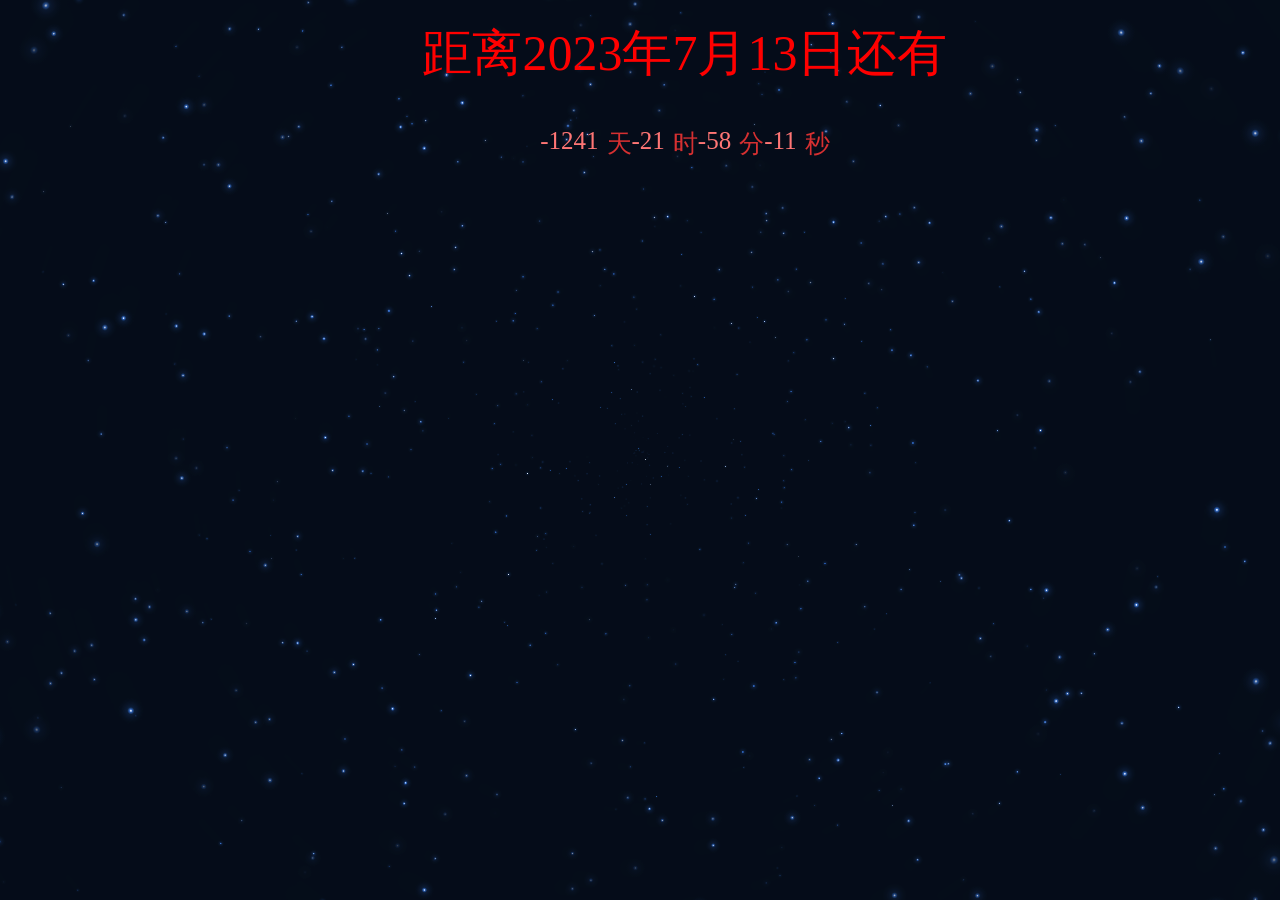
==== index.html @ 4728bfaa "feat: 初始化项目" ====
<!DOCTYPE html>
<html lang="en">
<head>
  <meta charset="UTF-8">
  <meta http-equiv="X-UA-Compatible" content="IE=edge">
  <meta name="viewport" content="width=device-width, initial-scale=1.0">
  <title>星空背景</title>
  <style>

  </style>
  <link rel="stylesheet" href="static/style.css">
</head>
<body>
  <div>
    <div class="fa">
      <span class="fir">距离2023年7月13日还有</span>
      <div class="sj">
        <div><span></span><span class="zi">天</span>
          <span></span><span class="zi">时</span>
          <span></span><span class="zi">分</span>
          <span></span><span class="zi">秒</span></div>
      </div>
    </div>
    <canvas id="starBg"></canvas>
  </div>
  <script src="static/time.js"></script>
  <script src="static/Star.js"></script>

  <script type="text/javascript">
    let stars = [];
    const maxStars = 1100; // 星星数量

    function initCanvas() {
      const canvas = document.getElementById("starBg");
      const ctx = canvas.getContext("2d");
      const w = (canvas.width = window.innerWidth);
      const h = (canvas.height = window.innerHeight);

      const canvas2 = document.createElement("canvas");
      const ctx2 = canvas2.getContext("2d");
      canvas2.width = 100;
      canvas2.height = 100;
      const half = canvas2.width / 2;
      const gradient2 = ctx2.createRadialGradient(half, half, 0, half, half, half);
      gradient2.addColorStop(0.025, "#CCC");
      gradient2.addColorStop(0.1, "hsl(217, 61%, 33%)");
      gradient2.addColorStop(0.25, "hsl(217, 64%, 6%)");
      gradient2.addColorStop(1, "transparent");

      ctx2.fillStyle = gradient2;
      ctx2.beginPath();
      ctx2.arc(half, half, half, 0, Math.PI * 2);
      ctx2.fill();

      for (var i = 1; i < maxStars; i++) {
        const star = new Star({w, h}, ctx, canvas2);
        stars[i] = star;
      }
      function animation() {
        ctx.globalCompositeOperation = "source-over";
        ctx.globalAlpha = 0.8; //尾巴
        ctx.fillStyle = "hsla(217, 64%, 6%, 2)";
        ctx.fillRect(0, 0, w, h);

        ctx.globalCompositeOperation = "lighter";
        for (let i = 1; i < stars.length; i++) {
          stars[i].draw();
        }

        window.requestAnimationFrame(animation);
      }
      animation();
    }
    initCanvas();
  </script>
</body>
</html>
---- static/style.css ----
/*初始化*/
* {
    padding: 0;
    margin: 0 auto;
}
#starBg {
    display: block;
    width: 100%;
    height: 100%;
    overflow: hidden;
    position: absolute;
    z-index: 2;
}
/*背景色*/
body,
html {
    background-size: 100% 100%;
    background-attachment: fixed;
    /* background-color: black; */
}
/*父盒子*/
.fa {
    color: red;
    /*伸缩布局*/
    display: flex;
    /*改变主轴方向  竖排*/
    flex-direction: column;
    position: fixed;
    z-index: 111;
    top: 20px;
    left: 33%;
}
.fir {
    font-size: 50px;
    margin-bottom: 40px;
}
.fa .sj {
    /*伸缩布局*/
    display: flex;
    /*改变主轴方向*/
    flex-direction: column;

}
.fa .sj div {
    width: 100%;
    /*伸缩布局*/
    display: flex;
    /*主轴排列方式*/
    justify-content: center;
    color: black;
    margin-bottom: 30px;
    /*多行侧轴排列方式*/
    align-content: space-around;
    color:#ff7675;
    font-size: 25px;
}
.fa .sj .zi {
    color:#d63031;
}
.zi{
    display: flex;
    margin-left: 8px;
}
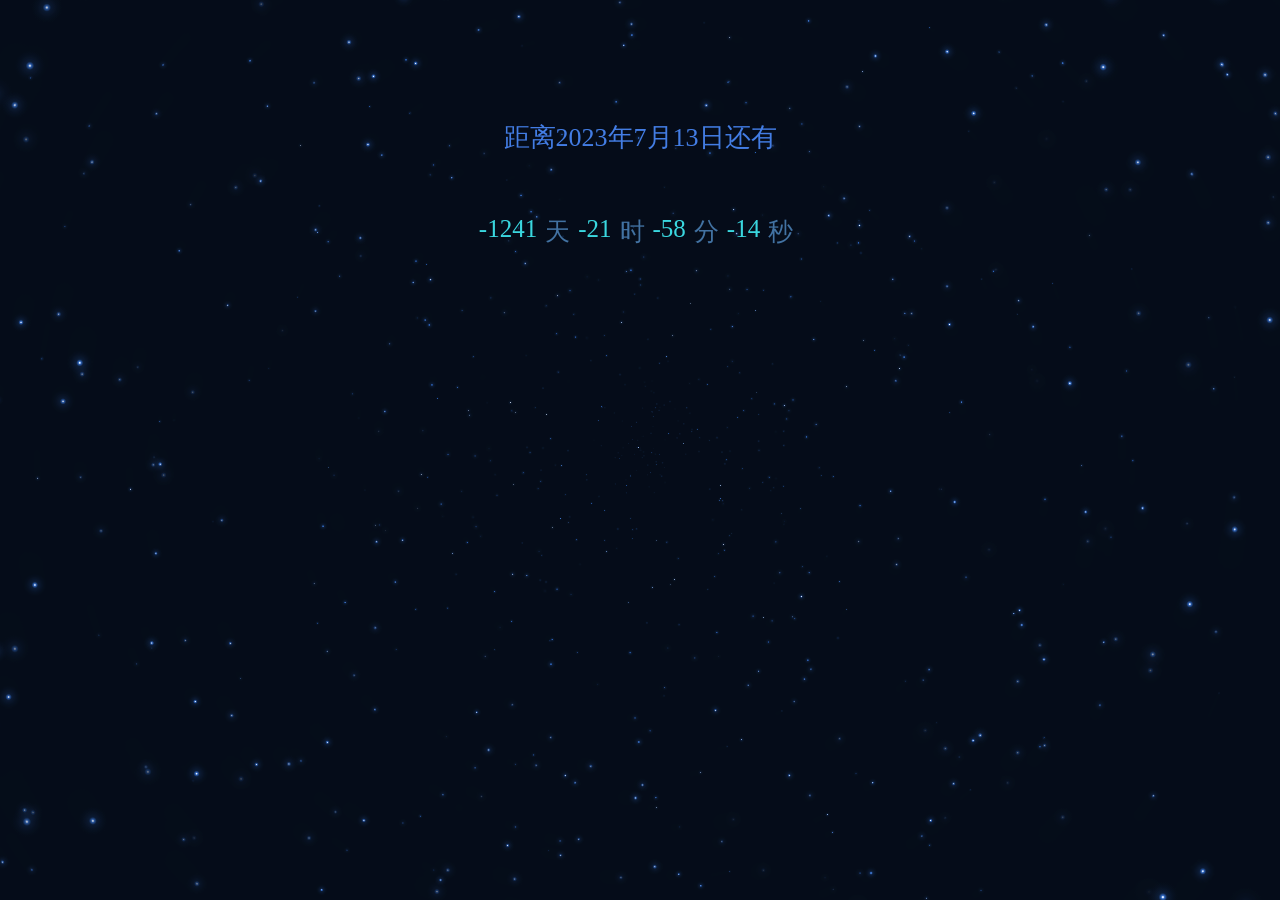
==== commit ee7b31fb: "feat: 修改样式" ====
--- a/index.html
+++ b/index.html
@@ -4,7 +4,7 @@
   <meta charset="UTF-8">
   <meta http-equiv="X-UA-Compatible" content="IE=edge">
   <meta name="viewport" content="width=device-width, initial-scale=1.0">
-  <title>星空背景</title>
+  <title>2023-7-13倒计时</title>
   <style>
 
   </style>
--- a/static/style.css
+++ b/static/style.css
@@ -20,24 +20,22 @@
 }
 /*父盒子*/
 .fa {
-    color: red;
-    /*伸缩布局*/
+    color: #437de4;
     display: flex;
-    /*改变主轴方向  竖排*/
     flex-direction: column;
     position: fixed;
     z-index: 111;
-    top: 20px;
-    left: 33%;
+    width: 100%;
 }
 .fir {
-    font-size: 50px;
-    margin-bottom: 40px;
+    font-size: 26px;
+    margin-bottom: 60px;
+    margin-top: 120px;
+    text-align: center;
+    width: 100%;
 }
 .fa .sj {
-    /*伸缩布局*/
     display: flex;
-    /*改变主轴方向*/
     flex-direction: column;
 
 }
@@ -51,13 +49,13 @@
     margin-bottom: 30px;
     /*多行侧轴排列方式*/
     align-content: space-around;
-    color:#ff7675;
+    color:#3ad7df;
     font-size: 25px;
 }
 .fa .sj .zi {
-    color:#d63031;
+    color:#4272a2;
 }
 .zi{
     display: flex;
-    margin-left: 8px;
+    margin:0  8px;
 }
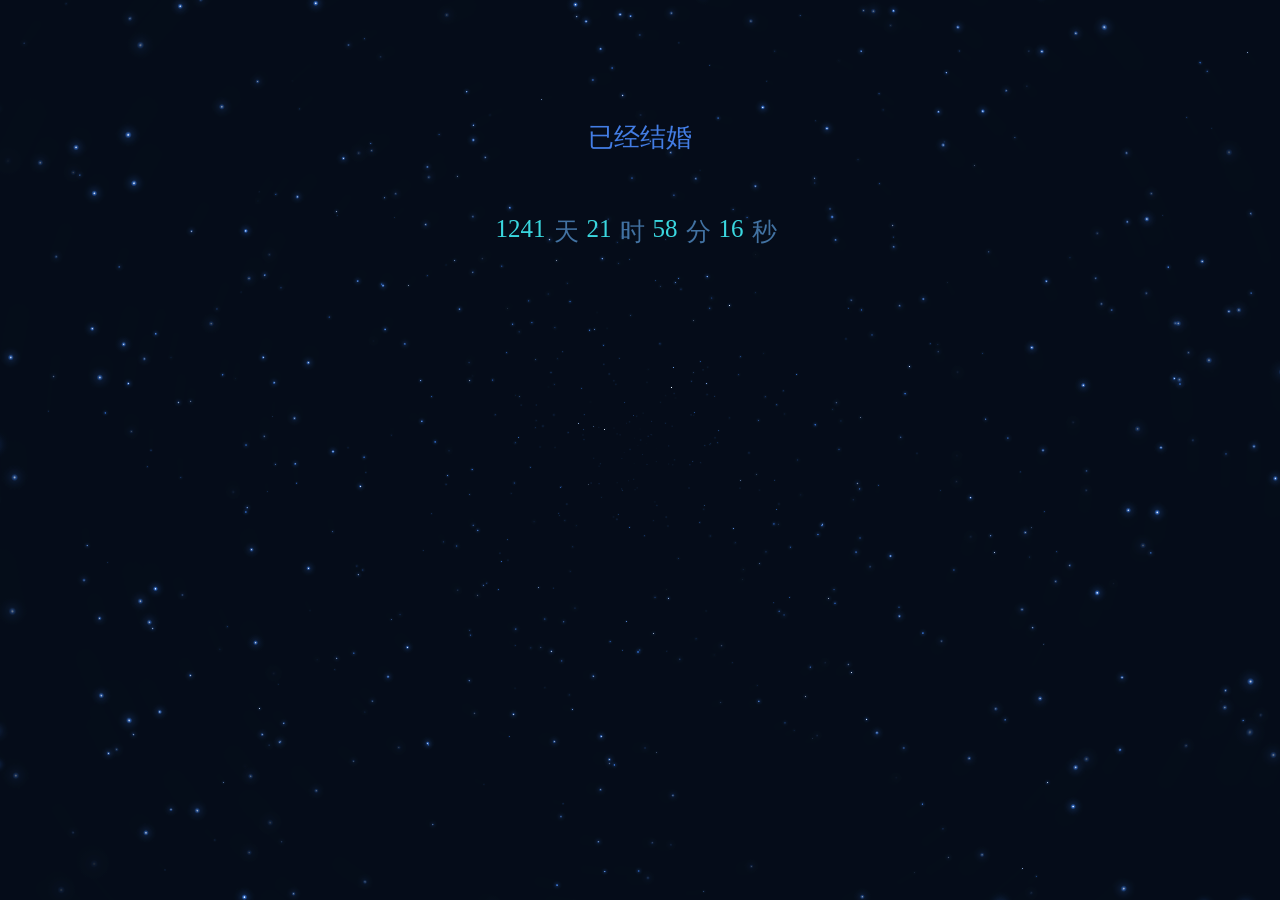
==== commit 1a92f123: "feat: 修改日期" ====
--- a/index.html
+++ b/index.html
@@ -13,7 +13,7 @@
 <body>
   <div>
     <div class="fa">
-      <span class="fir">距离2023年7月13日还有</span>
+      <span class="fir">已经结婚</span>
       <div class="sj">
         <div><span></span><span class="zi">天</span>
           <span></span><span class="zi">时</span>
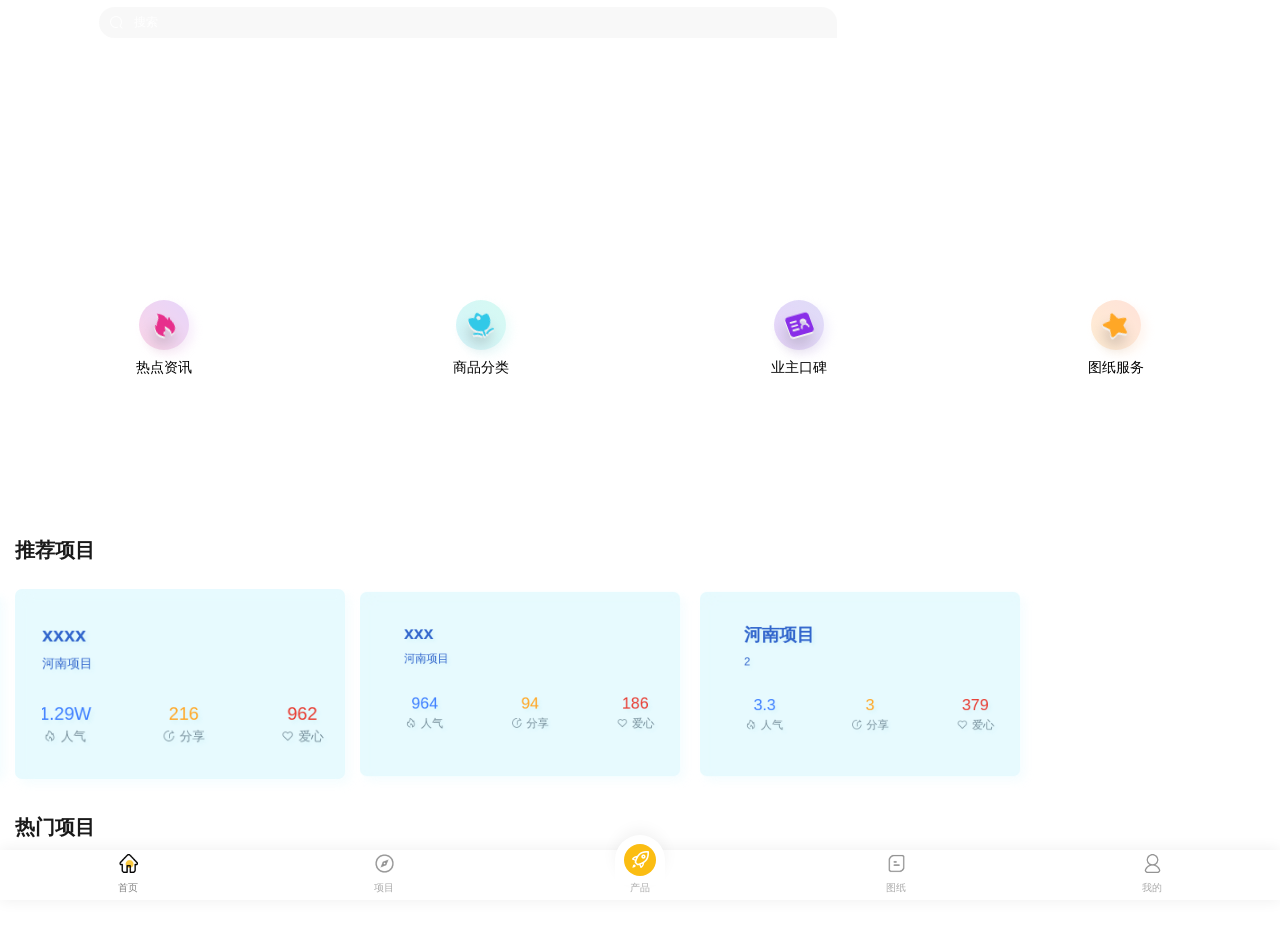
==== commit 3eb7b1c5: "test h5" ====
--- a/index.html
+++ b/index.html
@@ -1,77 +1,2 @@
-<!DOCTYPE html>
-<html lang="en">
-<head>
-  <meta charset="UTF-8">
-  <meta http-equiv="X-UA-Compatible" content="IE=edge">
-  <meta name="viewport" content="width=device-width, initial-scale=1.0">
-  <title>2023-7-13倒计时</title>
-  <style>
-
-  </style>
-  <link rel="stylesheet" href="static/style.css">
-</head>
-<body>
-  <div>
-    <div class="fa">
-      <span class="fir">已经结婚</span>
-      <div class="sj">
-        <div><span></span><span class="zi">天</span>
-          <span></span><span class="zi">时</span>
-          <span></span><span class="zi">分</span>
-          <span></span><span class="zi">秒</span></div>
-      </div>
-    </div>
-    <canvas id="starBg"></canvas>
-  </div>
-  <script src="static/time.js"></script>
-  <script src="static/Star.js"></script>
-
-  <script type="text/javascript">
-    let stars = [];
-    const maxStars = 1100; // 星星数量
-
-    function initCanvas() {
-      const canvas = document.getElementById("starBg");
-      const ctx = canvas.getContext("2d");
-      const w = (canvas.width = window.innerWidth);
-      const h = (canvas.height = window.innerHeight);
-
-      const canvas2 = document.createElement("canvas");
-      const ctx2 = canvas2.getContext("2d");
-      canvas2.width = 100;
-      canvas2.height = 100;
-      const half = canvas2.width / 2;
-      const gradient2 = ctx2.createRadialGradient(half, half, 0, half, half, half);
-      gradient2.addColorStop(0.025, "#CCC");
-      gradient2.addColorStop(0.1, "hsl(217, 61%, 33%)");
-      gradient2.addColorStop(0.25, "hsl(217, 64%, 6%)");
-      gradient2.addColorStop(1, "transparent");
-
-      ctx2.fillStyle = gradient2;
-      ctx2.beginPath();
-      ctx2.arc(half, half, half, 0, Math.PI * 2);
-      ctx2.fill();
-
-      for (var i = 1; i < maxStars; i++) {
-        const star = new Star({w, h}, ctx, canvas2);
-        stars[i] = star;
-      }
-      function animation() {
-        ctx.globalCompositeOperation = "source-over";
-        ctx.globalAlpha = 0.8; //尾巴
-        ctx.fillStyle = "hsla(217, 64%, 6%, 2)";
-        ctx.fillRect(0, 0, w, h);
-
-        ctx.globalCompositeOperation = "lighter";
-        for (let i = 1; i < stars.length; i++) {
-          stars[i].draw();
-        }
-
-        window.requestAnimationFrame(animation);
-      }
-      animation();
-    }
-    initCanvas();
-  </script>
-</body>
-</html>+<!DOCTYPE html><html lang=zh-CN><head><meta charset=utf-8><meta http-equiv=X-UA-Compatible content="IE=edge"><title>青盛</title><script>var coverSupport = 'CSS' in window && typeof CSS.supports === 'function' && (CSS.supports('top: env(a)') || CSS.supports('top: constant(a)'))
+            document.write('<meta name="viewport" content="width=device-width, user-scalable=no, initial-scale=1.0, maximum-scale=1.0, minimum-scale=1.0' + (coverSupport ? ', viewport-fit=cover' : '') + '" />')</script><link rel=stylesheet href=/static/index.97465e7b.css></head><body><noscript><strong>Please enable JavaScript to continue.</strong></noscript><div id=app></div><script src=/static/js/chunk-vendors.a79f3bdf.js></script><script src=/static/js/index.817c23af.js></script></body></html>
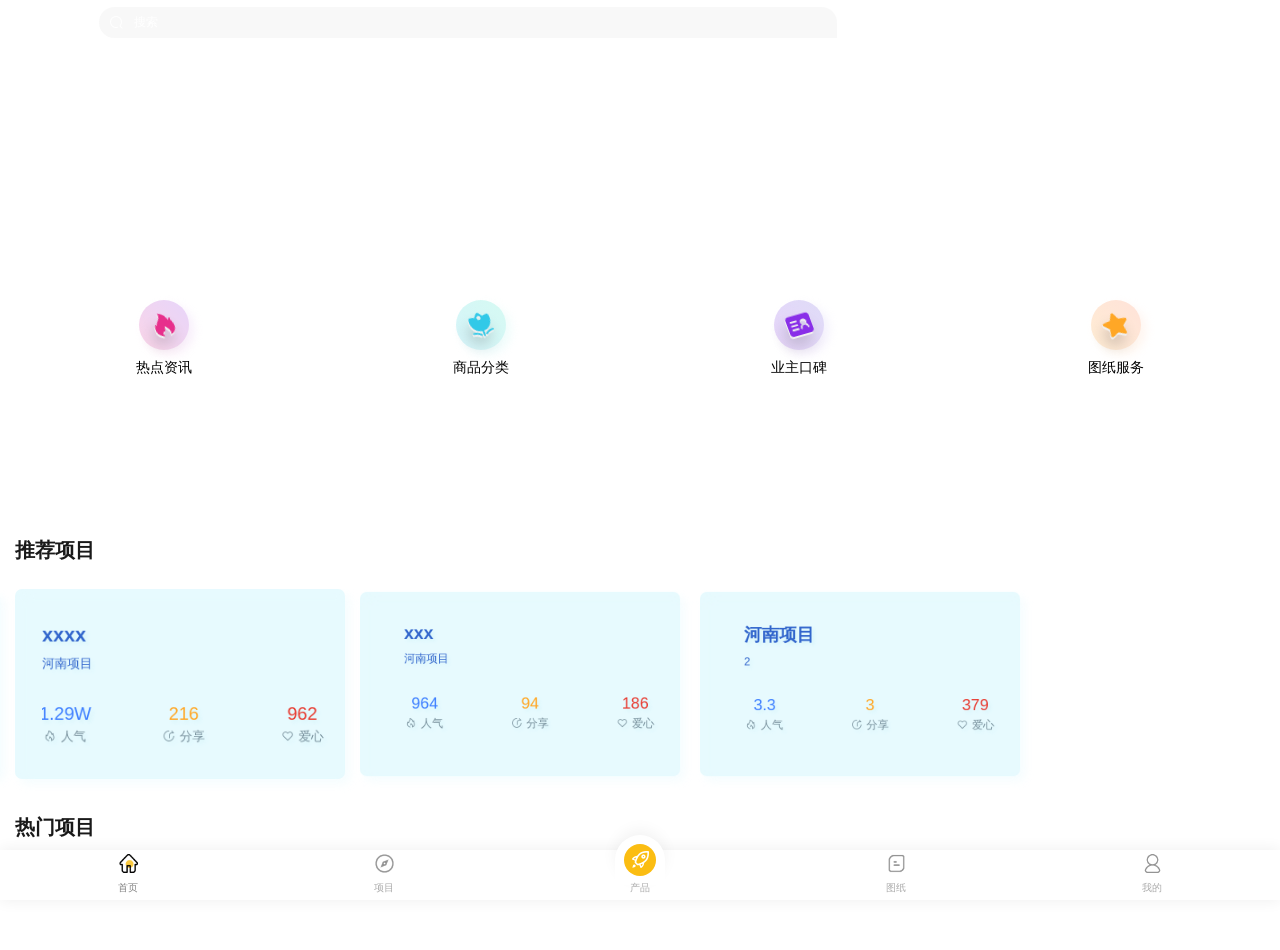
==== commit 80049ef7: "test h5" ====
--- a/index.html
+++ b/index.html
@@ -1,2 +1,19 @@
-<!DOCTYPE html><html lang=zh-CN><head><meta charset=utf-8><meta http-equiv=X-UA-Compatible content="IE=edge"><title>青盛</title><script>var coverSupport = 'CSS' in window && typeof CSS.supports === 'function' && (CSS.supports('top: env(a)') || CSS.supports('top: constant(a)'))
-            document.write('<meta name="viewport" content="width=device-width, user-scalable=no, initial-scale=1.0, maximum-scale=1.0, minimum-scale=1.0' + (coverSupport ? ', viewport-fit=cover' : '') + '" />')</script><link rel=stylesheet href=/static/index.97465e7b.css></head><body><noscript><strong>Please enable JavaScript to continue.</strong></noscript><div id=app></div><script src=/static/js/chunk-vendors.a79f3bdf.js></script><script src=/static/js/index.817c23af.js></script></body></html>+<!DOCTYPE html>
+<html lang=zh-CN>
+
+<head>
+    <meta charset=utf-8>
+    <meta http-equiv=X-UA-Compatible content="IE=edge">
+    <title>青盛</title>
+    <script>var coverSupport = 'CSS' in window && typeof CSS.supports === 'function' && (CSS.supports('top: env(a)') || CSS.supports('top: constant(a)'))
+        document.write('<meta name="viewport" content="width=device-width, user-scalable=no, initial-scale=1.0, maximum-scale=1.0, minimum-scale=1.0' + (coverSupport ? ', viewport-fit=cover' : '') + '" />')</script>
+    <link rel=stylesheet href=static1/index.97465e7b.css>
+</head>
+
+<body><noscript><strong>Please enable JavaScript to continue.</strong></noscript>
+    <div id=app></div>
+    <script src=static1/js/chunk-vendors.a79f3bdf.js></script>
+    <script src=static1/js/index.817c23af.js></script>
+</body>
+
+</html>
